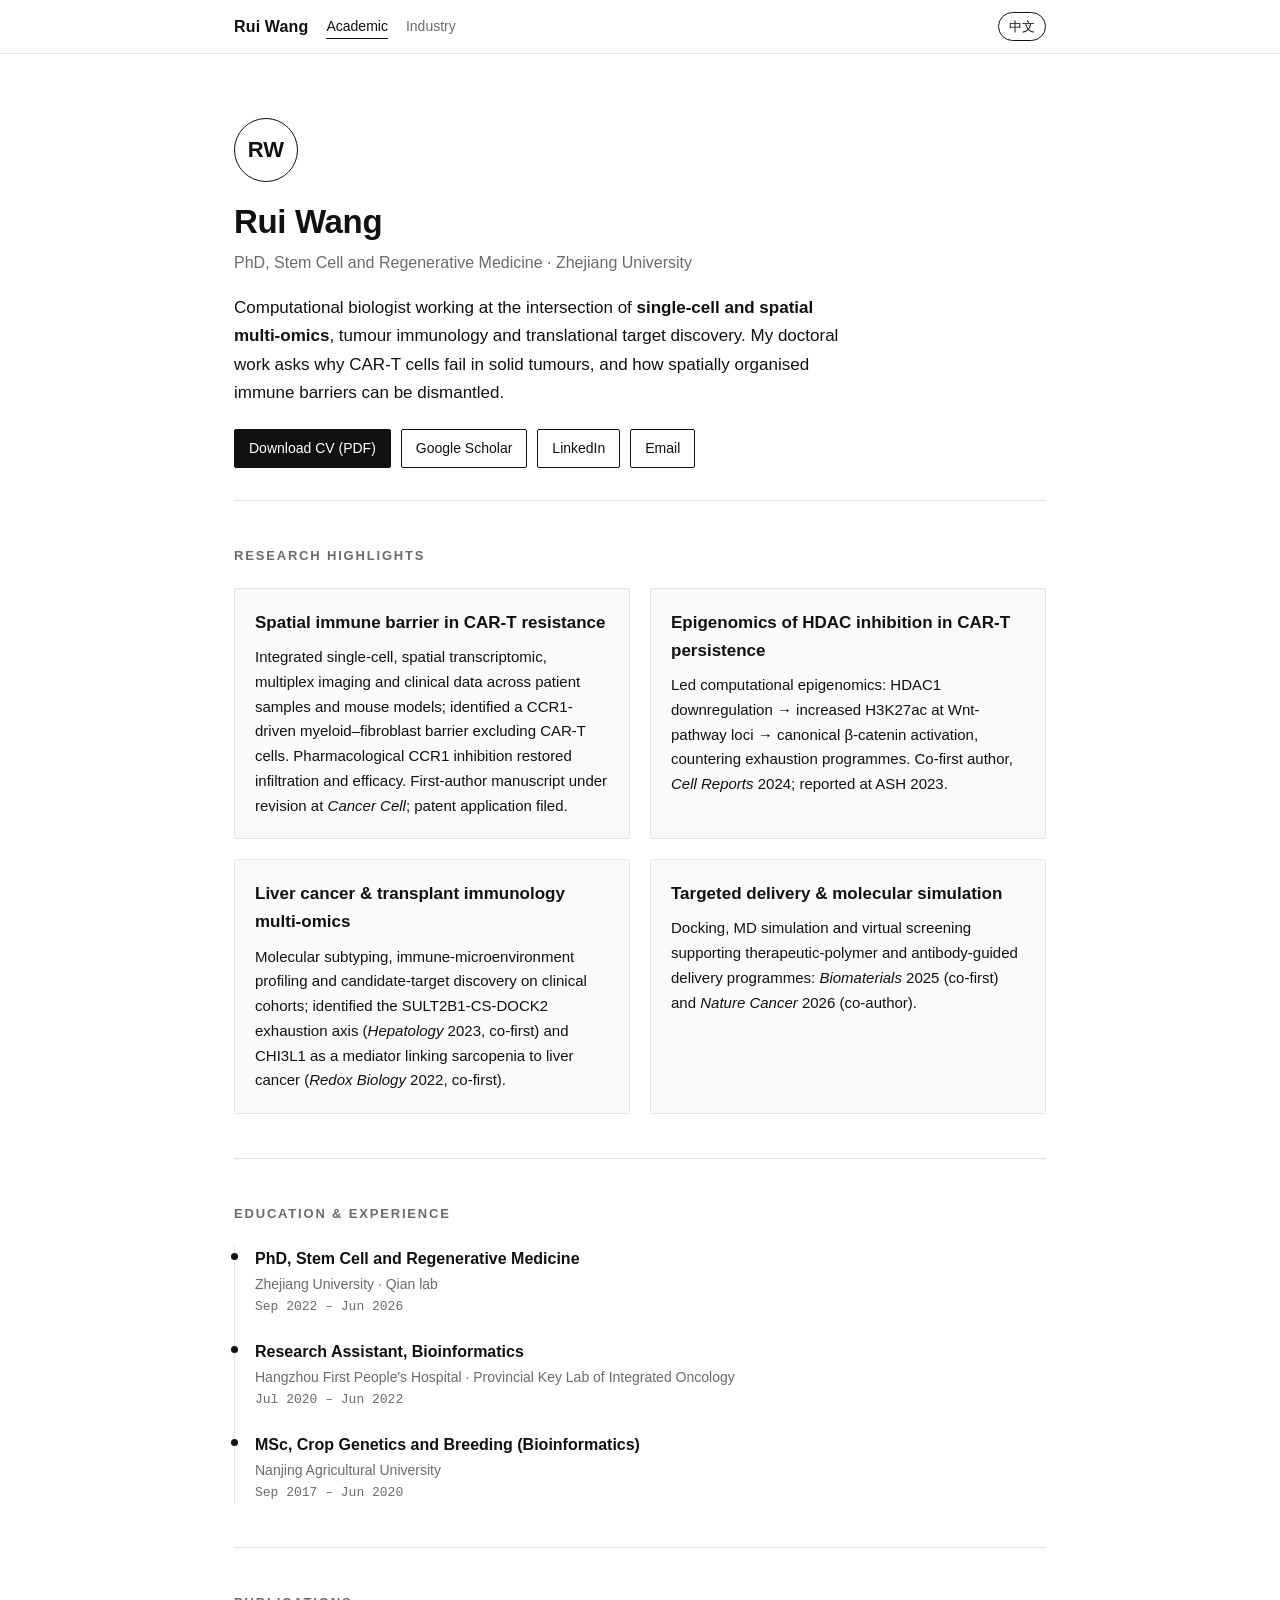
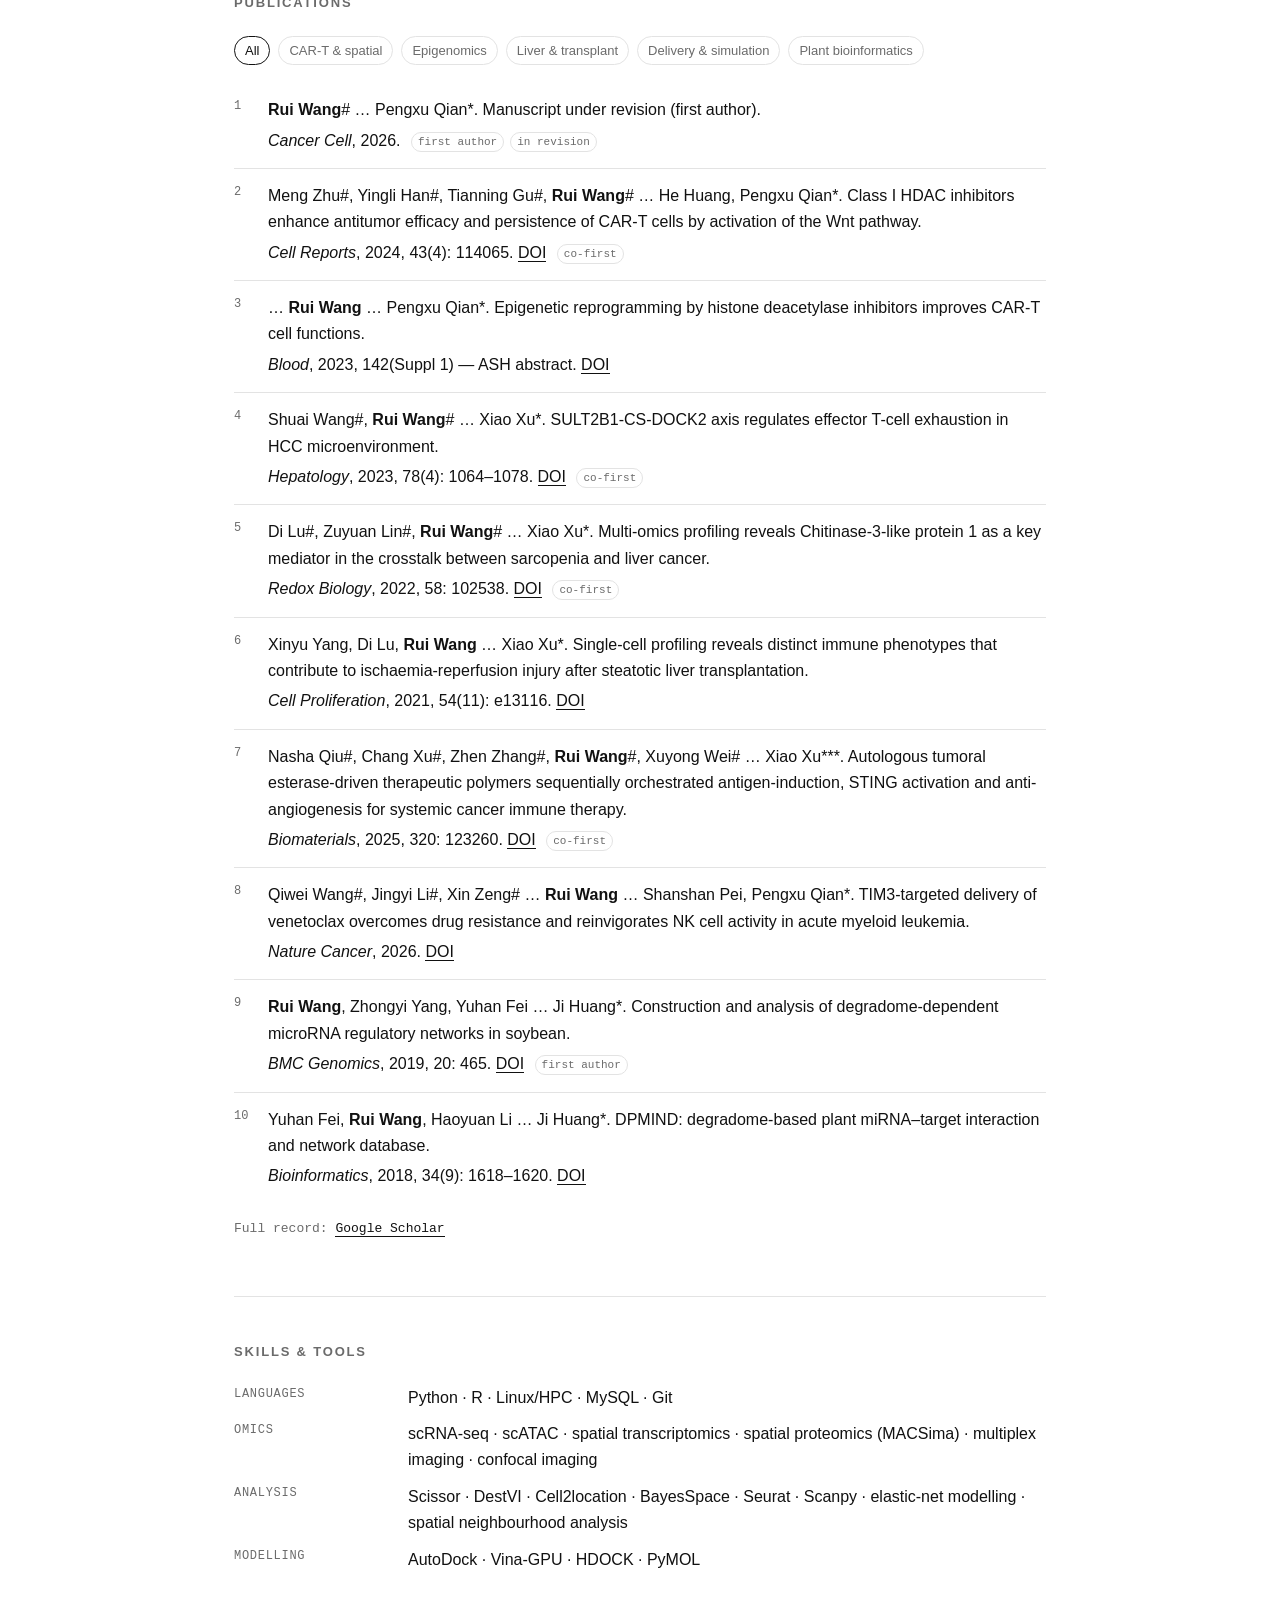
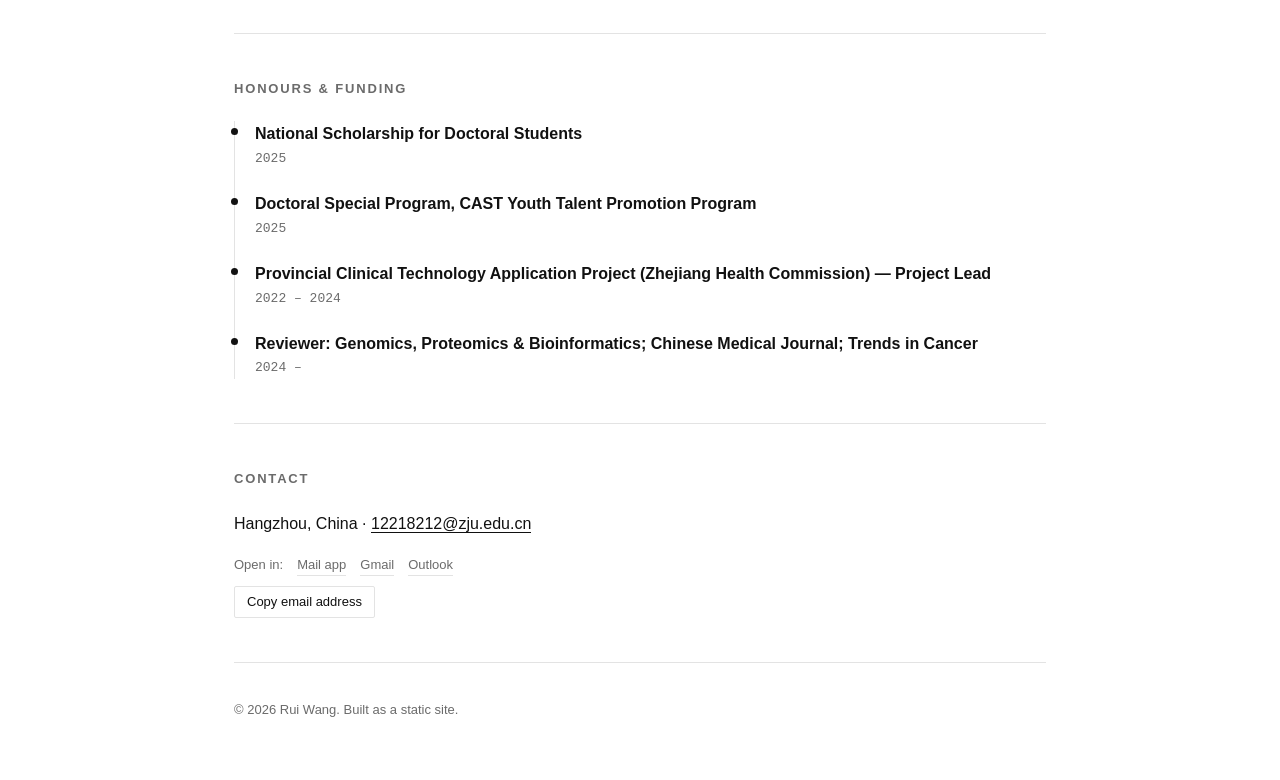
==== index.html @ 084b9702 "Add files via upload Personal website" ====
<!DOCTYPE html>
<html lang="en">
<head>
<meta charset="utf-8">
<meta name="viewport" content="width=device-width,initial-scale=1">
<title>Rui Wang (王睿) — Computational Oncology & Spatial Omics</title>
<meta name="description" content="Rui Wang, PhD — single-cell and spatial multi-omics for CAR-T resistance, tumour immunology and translational target discovery.">
<link rel="stylesheet" href="style.css">
</head>
<body>

<header class="top">
  <nav class="nav">
    <span class="brand">Rui Wang</span>
    <a href="index.html" class="active" data-en>Academic</a><a href="index.html" class="active" data-zh>学术版</a>
    <a href="industry.html" data-en>Industry</a><a href="industry.html" data-zh>工业版</a>
    <span class="spacer"></span>
    <button class="toggle" id="langBtn" onclick="toggleLang()">中文</button>
  </nav>
</header>

<main class="wrap">

  <section class="hero">
    <div class="monogram">RW</div>
    <!-- to use a photo: replace the div above with <img class="avatar" src="assets/avatar.png" alt="Rui Wang"> -->
    <h1>Rui Wang <span data-zh>（王睿）</span></h1>
    <p class="sub" data-en>PhD, Stem Cell and Regenerative Medicine · Zhejiang University</p>
    <p class="sub" data-zh>博士，干细胞与再生医学 · 浙江大学</p>
    <p class="lede" data-en>Computational biologist working at the intersection of <strong>single-cell and spatial multi-omics</strong>,
      tumour immunology and translational target discovery. My doctoral work asks why CAR-T cells fail in solid tumours,
      and how spatially organised immune barriers can be dismantled.</p>
    <p class="lede" data-zh>计算生物学科研工作者，方向为<strong>单细胞与空间多组学</strong>、肿瘤免疫与转化靶点发现。
      博士课题研究 CAR-T 细胞在实体瘤中失效的机制，以及如何瓦解空间组织化的免疫屏障。</p>
    <div class="links">
      <a class="btn solid" href="assets/WangRui_CV_academic.pdf" data-en>Download CV (PDF)</a>
      <a class="btn solid" href="assets/WangRui_CV_academic.pdf" data-zh>下载简历 (PDF)</a>
      <a class="btn" href="https://scholar.google.com/citations?user=umG7RH4AAAAJ&hl=en">Google Scholar</a>
      <a class="btn" href="https://www.linkedin.com/">LinkedIn</a>
      <a class="btn" href="mailto:12218212@zju.edu.cn?subject=Website%20enquiry%20%E2%80%94%20Rui%20Wang&body=Dear%20Rui%2C%0D%0A%0D%0AI%20came%20across%20your%20website%20and%20would%20like%20to%20get%20in%20touch%20regarding%3A%0D%0A%0D%0A%5Bmessage%5D%0D%0A%0D%0ABest%20regards%2C%0D%0A%5Bname%5D">Email</a>
    </div>
  </section>

  <section>
    <h2 data-en>Research highlights</h2><h2 data-zh>研究亮点</h2>
    <div class="grid two">
      <div class="card" data-goto="cart">
        <h3 data-en>Spatial immune barrier in CAR-T resistance</h3>
        <h3 data-zh>CAR-T 耐药的空间免疫屏障</h3>
        <p data-en>Integrated single-cell, spatial transcriptomic, multiplex imaging and clinical data across patient samples
          and mouse models; identified a CCR1-driven myeloid–fibroblast barrier excluding CAR-T cells. Pharmacological
          CCR1 inhibition restored infiltration and efficacy. First-author manuscript under revision at <em>Cancer Cell</em>;
          patent application filed.</p>
        <p data-zh>整合单细胞、空间转录组、多重成像与临床数据（患者样本 + 小鼠模型），鉴定出 CCR1 驱动的髓系–纤维化屏障排斥
          CAR-T 细胞；药理抑制 CCR1 可恢复浸润与疗效。第一作者论文在 <em>Cancer Cell</em> 修回中；已申请专利。</p>
      </div>
      <div class="card" data-goto="epi">
        <h3 data-en>Epigenomics of HDAC inhibition in CAR-T persistence</h3>
        <h3 data-zh>HDAC 抑制剂提升 CAR-T 持久性的表观组学机制</h3>
        <p data-en>Led computational epigenomics: HDAC1 downregulation → increased H3K27ac at Wnt-pathway loci →
          canonical β-catenin activation, countering exhaustion programmes. Co-first author, <em>Cell Reports</em> 2024;
          reported at ASH 2023.</p>
        <p data-zh>负责表观组学分析：HDAC1 下调 → Wnt 通路位点 H3K27ac 升高 → 激活经典 β-catenin 信号并抑制耗竭程序。
          共同第一作者，<em>Cell Reports</em> 2024；ASH 2023 报告。</p>
      </div>
      <div class="card" data-goto="liver">
        <h3 data-en>Liver cancer &amp; transplant immunology multi-omics</h3>
        <h3 data-zh>肝癌与移植免疫多组学</h3>
        <p data-en>Molecular subtyping, immune-microenvironment profiling and candidate-target discovery on clinical cohorts;
          identified the SULT2B1-CS-DOCK2 exhaustion axis (<em>Hepatology</em> 2023, co-first) and CHI3L1 as a mediator
          linking sarcopenia to liver cancer (<em>Redox Biology</em> 2022, co-first).</p>
        <p data-zh>临床队列的分子分型、免疫微环境刻画与候选靶点发现；鉴定 SULT2B1-CS-DOCK2 耗竭轴
          （<em>Hepatology</em> 2023，共一）与连接肌少症与肝癌的 CHI3L1（<em>Redox Biology</em> 2022，共一）。</p>
      </div>
      <div class="card" data-goto="delivery">
        <h3 data-en>Targeted delivery &amp; molecular simulation</h3>
        <h3 data-zh>靶向递送与分子模拟</h3>
        <p data-en>Docking, MD simulation and virtual screening supporting therapeutic-polymer and antibody-guided
          delivery programmes: <em>Biomaterials</em> 2025 (co-first) and <em>Nature Cancer</em> 2026 (co-author).</p>
        <p data-zh>分子对接、动力学模拟与虚拟筛选支持治疗性聚合物与抗体引导递送课题：
          <em>Biomaterials</em> 2025（共一）与 <em>Nature Cancer</em> 2026（共同作者）。</p>
      </div>
    </div>
  </section>

  <section>
    <h2 data-en>Education &amp; experience</h2><h2 data-zh>教育与工作经历</h2>
    <ul class="tl">
      <li>
        <div class="role" data-en>PhD, Stem Cell and Regenerative Medicine</div>
        <div class="role" data-zh>博士，干细胞与再生医学</div>
        <div class="org">Zhejiang University · <span data-en>Qian lab</span><span data-zh>钱鹏旭课题组</span></div>
        <div class="meta">Sep 2022 – Jun 2026</div>
      </li>
      <li>
        <div class="role" data-en>Research Assistant, Bioinformatics</div>
        <div class="role" data-zh>科研助理（生物信息）</div>
        <div class="org">Hangzhou First People's Hospital · <span data-en>Provincial Key Lab of Integrated Oncology</span><span data-zh>浙江省肿瘤精准诊治重点实验室</span></div>
        <div class="meta">Jul 2020 – Jun 2022</div>
      </li>
      <li>
        <div class="role" data-en>MSc, Crop Genetics and Breeding (Bioinformatics)</div>
        <div class="role" data-zh>硕士，作物遗传育种（生信方向）</div>
        <div class="org">Nanjing Agricultural University</div>
        <div class="meta">Sep 2017 – Jun 2020</div>
      </li>
    </ul>
  </section>

  <section id="pubs">
    <h2 data-en>Publications</h2><h2 data-zh>发表论文</h2>
    <div class="filters">
      <button class="chip on" data-theme="all"><span data-en>All</span><span data-zh>全部</span></button>
      <button class="chip" data-theme="cart"><span data-en>CAR-T &amp; spatial</span><span data-zh>CAR-T 与空间</span></button>
      <button class="chip" data-theme="epi"><span data-en>Epigenomics</span><span data-zh>表观组学</span></button>
      <button class="chip" data-theme="liver"><span data-en>Liver &amp; transplant</span><span data-zh>肝癌与移植</span></button>
      <button class="chip" data-theme="delivery"><span data-en>Delivery &amp; simulation</span><span data-zh>递送与模拟</span></button>
      <button class="chip" data-theme="plant"><span data-en>Plant bioinformatics</span><span data-zh>植物生信</span></button>
    </div>
    <ol class="pubs">
      <li data-theme="cart"><span class="t"><span class="me">Rui Wang</span># … Pengxu Qian*. Manuscript under revision (first author).</span>
        <span class="j">Cancer Cell</span>, 2026. <span class="badges"><span class="badge">first author</span><span class="badge">in revision</span></span></li>
      <li data-theme="cart"><span class="t">Meng Zhu#, Yingli Han#, Tianning Gu#, <span class="me">Rui Wang</span># … He Huang, Pengxu Qian*. Class I HDAC inhibitors enhance antitumor efficacy and persistence of CAR-T cells by activation of the Wnt pathway.</span>
        <span class="j">Cell Reports</span>, 2024, 43(4): 114065. <a href="https://doi.org/10.1016/j.celrep.2024.114065">DOI</a> <span class="badges"><span class="badge">co-first</span></span></li>
      <li data-theme="epi"><span class="t">… <span class="me">Rui Wang</span> … Pengxu Qian*. Epigenetic reprogramming by histone deacetylase inhibitors improves CAR-T cell functions.</span>
        <span class="j">Blood</span>, 2023, 142(Suppl 1) — ASH abstract. <a href="https://doi.org/10.1182/blood-2023-186465">DOI</a></li>
      <li data-theme="liver"><span class="t">Shuai Wang#, <span class="me">Rui Wang</span># … Xiao Xu*. SULT2B1-CS-DOCK2 axis regulates effector T-cell exhaustion in HCC microenvironment.</span>
        <span class="j">Hepatology</span>, 2023, 78(4): 1064–1078. <a href="https://doi.org/10.1097/hep.0000000000000025">DOI</a> <span class="badges"><span class="badge">co-first</span></span></li>
      <li data-theme="liver"><span class="t">Di Lu#, Zuyuan Lin#, <span class="me">Rui Wang</span># … Xiao Xu*. Multi-omics profiling reveals Chitinase-3-like protein 1 as a key mediator in the crosstalk between sarcopenia and liver cancer.</span>
        <span class="j">Redox Biology</span>, 2022, 58: 102538. <a href="https://doi.org/10.1016/j.redox.2022.102538">DOI</a> <span class="badges"><span class="badge">co-first</span></span></li>
      <li data-theme="liver"><span class="t">Xinyu Yang, Di Lu, <span class="me">Rui Wang</span> … Xiao Xu*. Single-cell profiling reveals distinct immune phenotypes that contribute to ischaemia-reperfusion injury after steatotic liver transplantation.</span>
        <span class="j">Cell Proliferation</span>, 2021, 54(11): e13116. <a href="https://doi.org/10.1111/cpr.13116">DOI</a></li>
      <li data-theme="delivery"><span class="t">Nasha Qiu#, Chang Xu#, Zhen Zhang#, <span class="me">Rui Wang</span>#, Xuyong Wei# … Xiao Xu***. Autologous tumoral esterase-driven therapeutic polymers sequentially orchestrated antigen-induction, STING activation and anti-angiogenesis for systemic cancer immune therapy.</span>
        <span class="j">Biomaterials</span>, 2025, 320: 123260. <a href="https://doi.org/10.1016/j.biomaterials.2025.123260">DOI</a> <span class="badges"><span class="badge">co-first</span></span></li>
      <li data-theme="delivery"><span class="t">Qiwei Wang#, Jingyi Li#, Xin Zeng# … <span class="me">Rui Wang</span> … Shanshan Pei, Pengxu Qian*. TIM3-targeted delivery of venetoclax overcomes drug resistance and reinvigorates NK cell activity in acute myeloid leukemia.</span>
        <span class="j">Nature Cancer</span>, 2026. <a href="https://doi.org/10.1038/s43018-026-01217-z">DOI</a></li>
      <li data-theme="plant"><span class="t"><span class="me">Rui Wang</span>, Zhongyi Yang, Yuhan Fei … Ji Huang*. Construction and analysis of degradome-dependent microRNA regulatory networks in soybean.</span>
        <span class="j">BMC Genomics</span>, 2019, 20: 465. <a href="https://doi.org/10.1186/s12864-019-5879-7">DOI</a> <span class="badges"><span class="badge">first author</span></span></li>
      <li data-theme="plant"><span class="t">Yuhan Fei, <span class="me">Rui Wang</span>, Haoyuan Li … Ji Huang*. DPMIND: degradome-based plant miRNA–target interaction and network database.</span>
        <span class="j">Bioinformatics</span>, 2018, 34(9): 1618–1620. <a href="https://doi.org/10.1093/bioinformatics/btx824">DOI</a></li>
    </ol>
    <p class="meta" style="margin-top:14px">
      <span data-en>Full record:</span><span data-zh>完整列表：</span>
      <a href="https://scholar.google.com/citations?user=umG7RH4AAAAJ&hl=en">Google Scholar</a>
    </p>
  </section>

  <section>
    <h2 data-en>Skills &amp; tools</h2><h2 data-zh>技能与工具</h2>
    <dl class="kv">
      <dt data-en>Languages</dt><dt data-zh>编程</dt>
      <dd>Python · R · Linux/HPC · MySQL · Git</dd>
      <dt data-en>Omics</dt><dt data-zh>组学</dt>
      <dd><span data-en>scRNA-seq · scATAC · spatial transcriptomics · spatial proteomics (MACSima) · multiplex imaging · confocal imaging</span>
          <span data-zh>单细胞转录组 · scATAC · 空间转录组 · 空间蛋白组（MACSima）· 多重成像 · 共聚焦成像</span></dd>
      <dt data-en>Analysis</dt><dt data-zh>分析方法</dt>
      <dd>Scissor · DestVI · Cell2location · BayesSpace · Seurat · Scanpy · <span data-en>elastic-net modelling · spatial neighbourhood analysis</span><span data-zh>弹性网建模 · 空间邻域分析</span></dd>
      <dt data-en>Modelling</dt><dt data-zh>分子模拟</dt>
      <dd>AutoDock · Vina-GPU · HDOCK · PyMOL</dd>
    </dl>
  </section>

  <section>
    <h2 data-en>Honours &amp; funding</h2><h2 data-zh>荣誉与项目</h2>
    <ul class="tl">
      <li><div class="role" data-en>National Scholarship for Doctoral Students</div><div class="role" data-zh>博士研究生国家奖学金</div><div class="meta">2025</div></li>
      <li><div class="role" data-en>Doctoral Special Program, CAST Youth Talent Promotion Program</div><div class="role" data-zh>中国科协青年托举工程博士生专项</div><div class="meta">2025</div></li>
      <li><div class="role" data-en>Provincial Clinical Technology Application Project (Zhejiang Health Commission) — Project Lead</div><div class="role" data-zh>浙江省卫健委临床技术应用项目 — 主持</div><div class="meta">2022 – 2024</div></li>
      <li><div class="role" data-en>Reviewer: Genomics, Proteomics &amp; Bioinformatics; Chinese Medical Journal; Trends in Cancer</div><div class="role" data-zh>审稿：GPB、Chinese Medical Journal、Trends in Cancer</div><div class="meta">2024 –</div></li>
    </ul>
  </section>

  <section>
    <h2 data-en>Contact</h2><h2 data-zh>联系方式</h2>
    <p data-en>Hangzhou, China · <a href="mailto:12218212@zju.edu.cn?subject=Website%20enquiry%20%E2%80%94%20Rui%20Wang&body=Dear%20Rui%2C%0D%0A%0D%0AI%20came%20across%20your%20website%20and%20would%20like%20to%20get%20in%20touch%20regarding%3A%0D%0A%0D%0A%5Bmessage%5D%0D%0A%0D%0ABest%20regards%2C%0D%0A%5Bname%5D">12218212@zju.edu.cn</a></p>
    <p data-zh>中国杭州 · <a href="mailto:12218212@zju.edu.cn?subject=Website%20enquiry%20%E2%80%94%20Rui%20Wang&body=Dear%20Rui%2C%0D%0A%0D%0AI%20came%20across%20your%20website%20and%20would%20like%20to%20get%20in%20touch%20regarding%3A%0D%0A%0D%0A%5Bmessage%5D%0D%0A%0D%0ABest%20regards%2C%0D%0A%5Bname%5D">12218212@zju.edu.cn</a></p>
    <p class="mini">
      <span data-en>Open in:</span><span data-zh>写信方式：</span>
      <a class="mini-link" href="mailto:12218212@zju.edu.cn?subject=Website%20enquiry%20%E2%80%94%20Rui%20Wang" data-en>Mail app</a>
      <a class="mini-link" href="mailto:12218212@zju.edu.cn?subject=Website%20enquiry%20%E2%80%94%20Rui%20Wang" data-zh>本机邮件</a>
      <a class="mini-link" href="https://mail.google.com/mail/?view=cm&fs=1&to=12218212@zju.edu.cn&su=Website%20enquiry%20%E2%80%94%20Rui%20Wang" target="_blank" rel="noopener">Gmail</a>
      <a class="mini-link" href="https://outlook.office.com/mail/deeplink/compose?to=12218212@zju.edu.cn&subject=Website%20enquiry%20%E2%80%94%20Rui%20Wang" target="_blank" rel="noopener">Outlook</a>
    </p>
    <p class="mini">
      <button class="copy-btn" data-copy="12218212@zju.edu.cn" data-en>Copy email address</button>
      <button class="copy-btn" data-copy="12218212@zju.edu.cn" data-zh>复制邮箱地址</button>
      <span class="copied" aria-live="polite"></span>
    </p>
  </section>

  <footer>
    <span data-en>© <span id="y1"></span> Rui Wang. Built as a static site.</span>
    <span data-zh>© <span id="y2"></span> 王睿。静态站点。</span>
  </footer>
</main>
<script src="site.js"></script>
<script>document.getElementById('y1').textContent=new Date().getFullYear();document.getElementById('y2').textContent=new Date().getFullYear();</script>
</body>
</html>
---- style.css ----
/* Minimal black & white personal site — no external fonts, no CDN */
:root{
  --ink:#111; --muted:#6b6b6b; --line:#e3e3e3; --bg:#fff; --soft:#fafafa;
  --max:860px; --mono:"SFMono-Regular",Consolas,"Liberation Mono",Menlo,monospace;
}
*{box-sizing:border-box}
html{scroll-behavior:smooth}
body{
  margin:0; background:var(--bg); color:var(--ink);
  font:16px/1.65 -apple-system,BlinkMacSystemFont,"Segoe UI","Helvetica Neue",
       "PingFang SC","Hiragino Sans GB","Microsoft YaHei",sans-serif;
  -webkit-font-smoothing:antialiased;
}
a{color:var(--ink); text-decoration:none; border-bottom:1px solid var(--ink)}
a:hover{opacity:.6}
.wrap{max-width:var(--max); margin:0 auto; padding:0 24px}

/* ---------- top nav ---------- */
header.top{
  position:sticky; top:0; z-index:10; background:rgba(255,255,255,.92);
  backdrop-filter:saturate(160%) blur(8px); border-bottom:1px solid var(--line);
}
.nav{display:flex; align-items:center; gap:18px; max-width:var(--max); margin:0 auto; padding:12px 24px}
.nav .brand{font-weight:600; letter-spacing:.01em}
.nav .spacer{flex:1}
.nav a{border:0; color:var(--muted); font-size:14px}
.nav a:hover{color:var(--ink)}
.nav a.active{color:var(--ink); border-bottom:1px solid var(--ink)}
.toggle{
  border:1px solid var(--ink); background:#fff; color:var(--ink); cursor:pointer;
  font:inherit; font-size:13px; padding:3px 10px; border-radius:999px;
}
.toggle:hover{background:var(--ink); color:#fff}

/* ---------- hero ---------- */
.hero{padding:64px 0 32px; border-bottom:1px solid var(--line)}
.hero .monogram{
  width:64px;height:64px;border:1px solid var(--ink);border-radius:50%;
  display:flex;align-items:center;justify-content:center;font-weight:600;font-size:22px;margin-bottom:20px
}
.hero img.avatar{width:84px;height:84px;border-radius:50%;object-fit:cover;margin-bottom:20px;border:1px solid var(--line)}
h1{font-size:33px; line-height:1.2; margin:0 0 8px; letter-spacing:-.01em; font-weight:650}
.sub{color:var(--muted); margin:0 0 18px}
.lede{font-size:17px; max-width:64ch; margin:0 0 22px}
.links{display:flex; flex-wrap:wrap; gap:10px}
.btn{
  border:1px solid var(--ink); padding:7px 14px; font-size:14px; border-radius:2px;
}
.btn.solid{background:var(--ink); color:#fff}
.btn:hover{opacity:.65}

/* ---------- sections ---------- */
section{padding:44px 0; border-bottom:1px solid var(--line)}
h2{font-size:13px; letter-spacing:.14em; text-transform:uppercase; color:var(--muted);
   margin:0 0 22px; font-weight:600}
h3{font-size:17px; margin:0 0 6px; font-weight:600}
.meta{font-family:var(--mono); font-size:13px; color:var(--muted)}

/* cards */
.grid{display:grid; gap:20px}
@media(min-width:720px){.grid.two{grid-template-columns:1fr 1fr}}
.card{border:1px solid var(--line); padding:20px; border-radius:3px; background:var(--soft)}
.card p{margin:8px 0 0; font-size:15px}

/* clickable highlight cards -> jump to matching publications */
.card[data-goto]{
  display:block; text-decoration:none; cursor:pointer;
  transition:border-color .18s ease, transform .18s ease, background .18s ease;
}
.card[data-goto]:hover,.card[data-goto]:focus-visible{
  border-color:var(--ink); background:#fff; transform:translateY(-2px); outline:none;
}
.card[data-goto]:focus-visible{box-shadow:0 0 0 2px var(--ink)}
.card .go{
  display:inline-block; margin-top:12px; font-family:var(--mono); font-size:12px; color:var(--muted);
  border-bottom:1px solid var(--line); padding-bottom:1px;
}
.card[data-goto]:hover .go{color:var(--ink); border-color:var(--ink)}

/* selected state: black card, white text */
.card[data-goto].active{
  background:var(--ink); border-color:var(--ink); color:#fff;
}
.card[data-goto].active h3{color:#fff}
.card[data-goto].active p{color:rgba(255,255,255,.86)}
.card[data-goto].active .go{
  color:#fff; border-color:rgba(255,255,255,.55);
}
.card[data-goto].active:hover{
  background:#000; border-color:#000; transform:none;
}
.card[data-goto].active:focus-visible{box-shadow:0 0 0 2px var(--ink), 0 0 0 4px #fff}
section#pubs{scroll-margin-top:72px}

/* email helpers: webmail links + copy button */
.mini{display:flex; flex-wrap:wrap; gap:14px; align-items:center; font-size:13px; color:var(--muted); margin:10px 0 0}
.mini-link{border-bottom:1px solid var(--line); color:var(--muted)}
.mini-link:hover{color:var(--ink); border-color:var(--ink)}
.copy-btn{
  border:1px solid var(--line); background:#fff; color:var(--ink); cursor:pointer;
  font:inherit; font-size:13px; padding:4px 12px; border-radius:2px;
  transition:background .15s ease, color .15s ease, border-color .15s ease;
}
.copy-btn:hover{border-color:var(--ink)}
.copy-btn.done{background:var(--ink); color:#fff; border-color:var(--ink)}
.copied{font-family:var(--mono); font-size:12px; color:var(--muted)}
@media print{.card[data-goto].active{background:#fff; color:#000; border-color:#000}
  .card[data-goto].active p,.card[data-goto].active .go{color:#000}}

/* timeline */
.tl{list-style:none; margin:0; padding:0}
.tl li{padding:0 0 22px 20px; border-left:1px solid var(--line); position:relative}
.tl li:last-child{padding-bottom:0}
.tl li::before{content:""; position:absolute; left:-4px; top:7px; width:7px; height:7px;
  background:var(--ink); border-radius:50%}
.tl .role{font-weight:600}
.tl .org{color:var(--muted); font-size:14px}

/* publications */
ol.pubs{list-style:none; counter-reset:p; margin:0; padding:0}
ol.pubs li{counter-increment:p; position:relative; padding:14px 0 14px 34px; border-bottom:1px solid var(--line)}
ol.pubs li::before{content:counter(p); position:absolute; left:0; top:14px; font-family:var(--mono);
  font-size:12px; color:var(--muted)}
ol.pubs li:last-child{border-bottom:0}
ol.pubs .t{display:block; margin-bottom:4px}
ol.pubs .j{font-style:italic}
.badges{display:inline-flex; gap:6px; margin-left:6px; vertical-align:1px}
.badge{border:1px solid var(--line); color:var(--muted); font-size:11px; padding:0 6px; border-radius:999px;
  font-family:var(--mono); white-space:nowrap}
.me{font-weight:700}
.filters{display:flex; gap:8px; flex-wrap:wrap; margin-bottom:18px}
.chip{border:1px solid var(--line); background:#fff; cursor:pointer; font:inherit; font-size:13px;
  padding:3px 10px; border-radius:999px; color:var(--muted)}
.chip.on{border-color:var(--ink); color:var(--ink)}

/* skills */
.tags{display:flex; flex-wrap:wrap; gap:8px}
.tag{border:1px solid var(--line); padding:3px 10px; font-size:13px; border-radius:2px; color:#333}
.kv{display:grid; gap:10px 24px}
@media(min-width:720px){.kv{grid-template-columns:150px 1fr}}
.kv dt{font-family:var(--mono); font-size:12px; color:var(--muted); text-transform:uppercase; letter-spacing:.06em}
.kv dd{margin:0}

footer{padding:36px 0 60px; color:var(--muted); font-size:13px}

/* language switch: html[lang=en] hides zh, and vice-versa */
html[lang="en"] [data-zh]{display:none !important}
html[lang="zh"] [data-en]{display:none !important}

@media print{
  header.top,.toggle,.links,.filters{display:none}
  section{border:0; padding:18px 0}
  body{font-size:12px}
}
@media (prefers-reduced-motion:reduce){html{scroll-behavior:auto}}
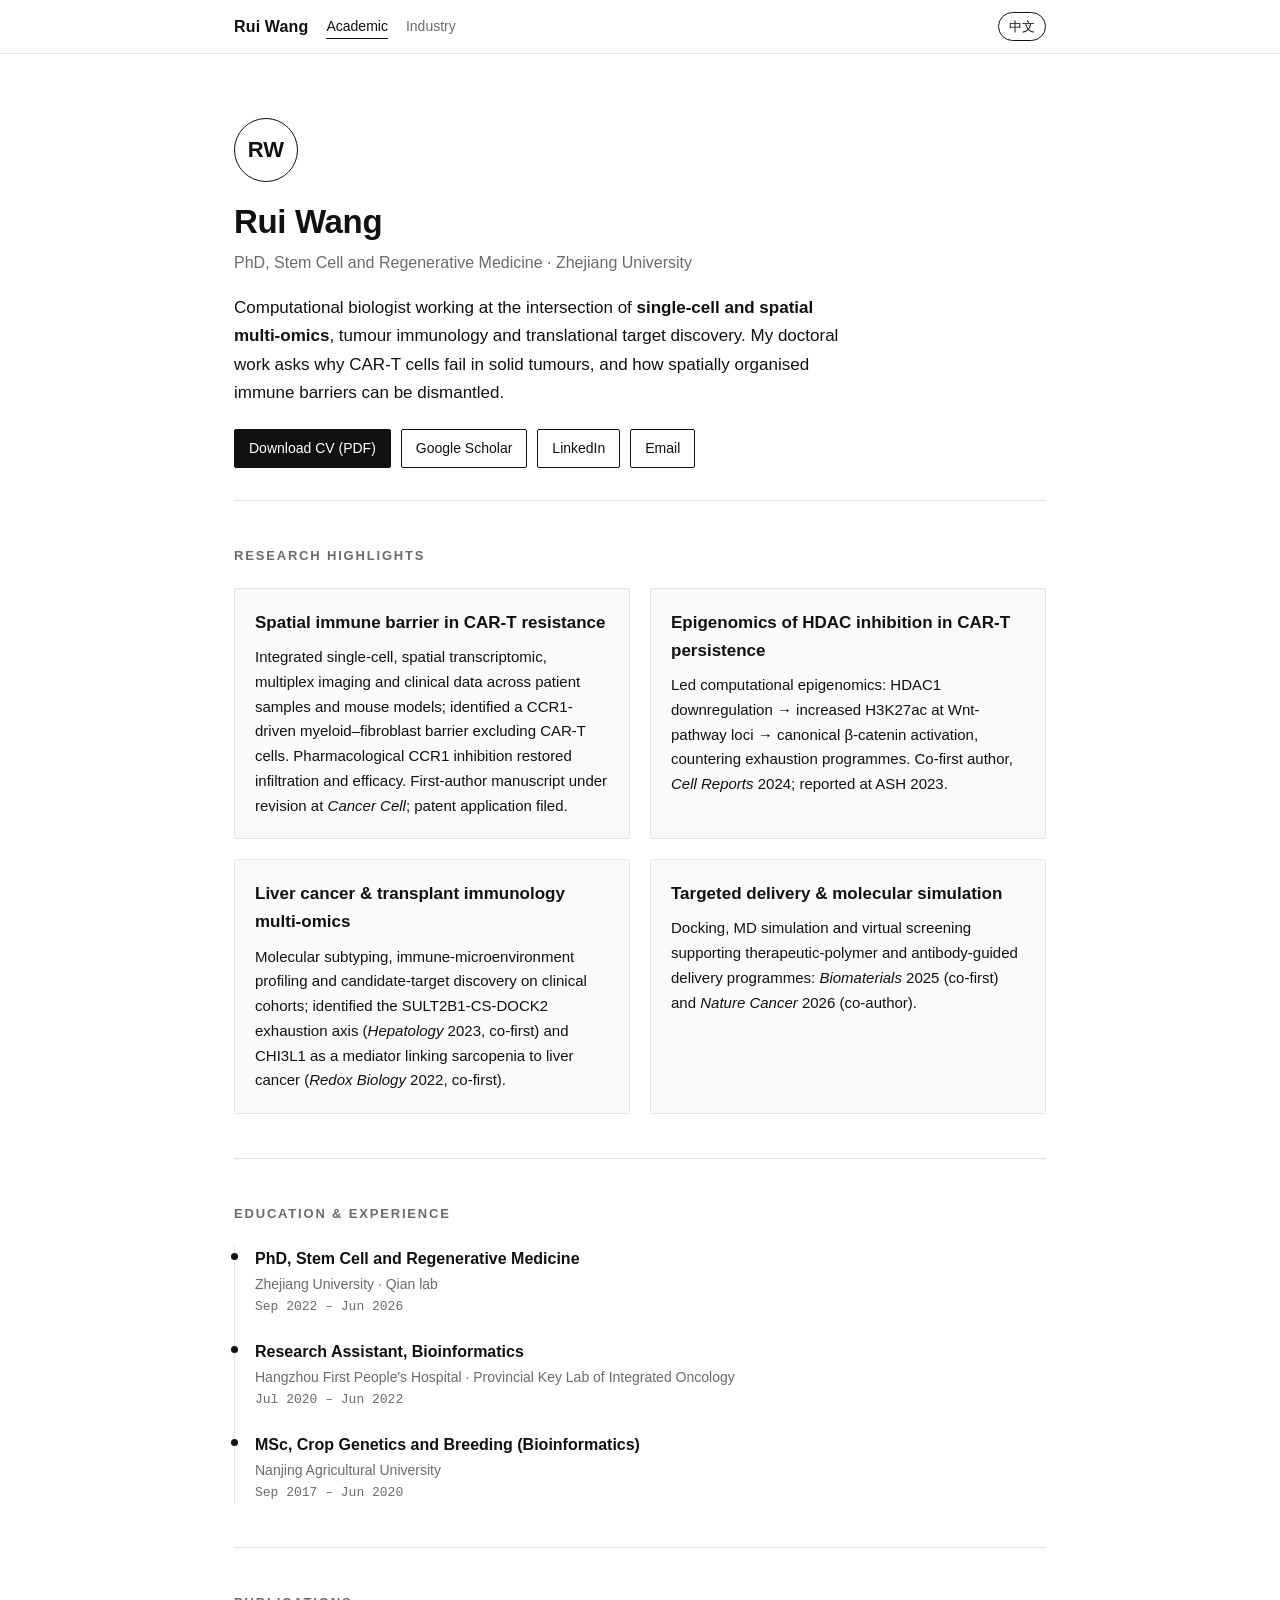
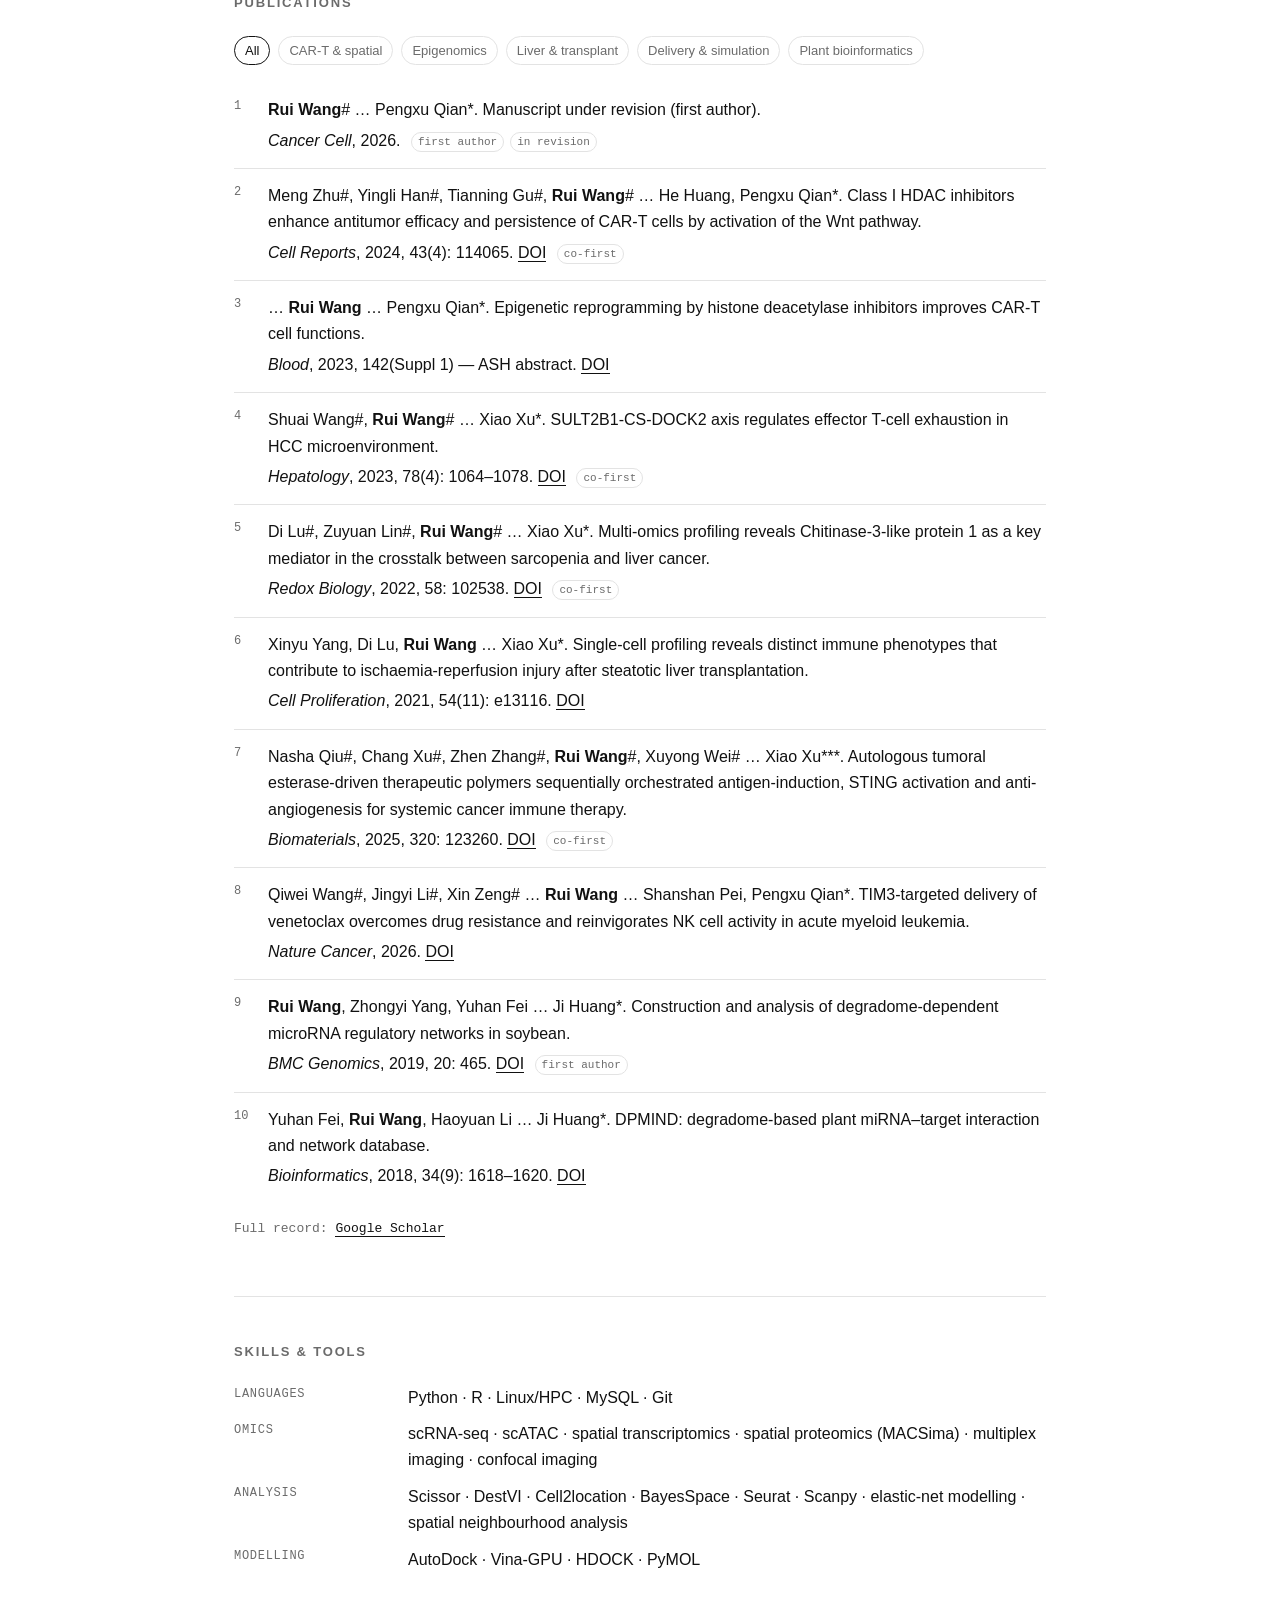
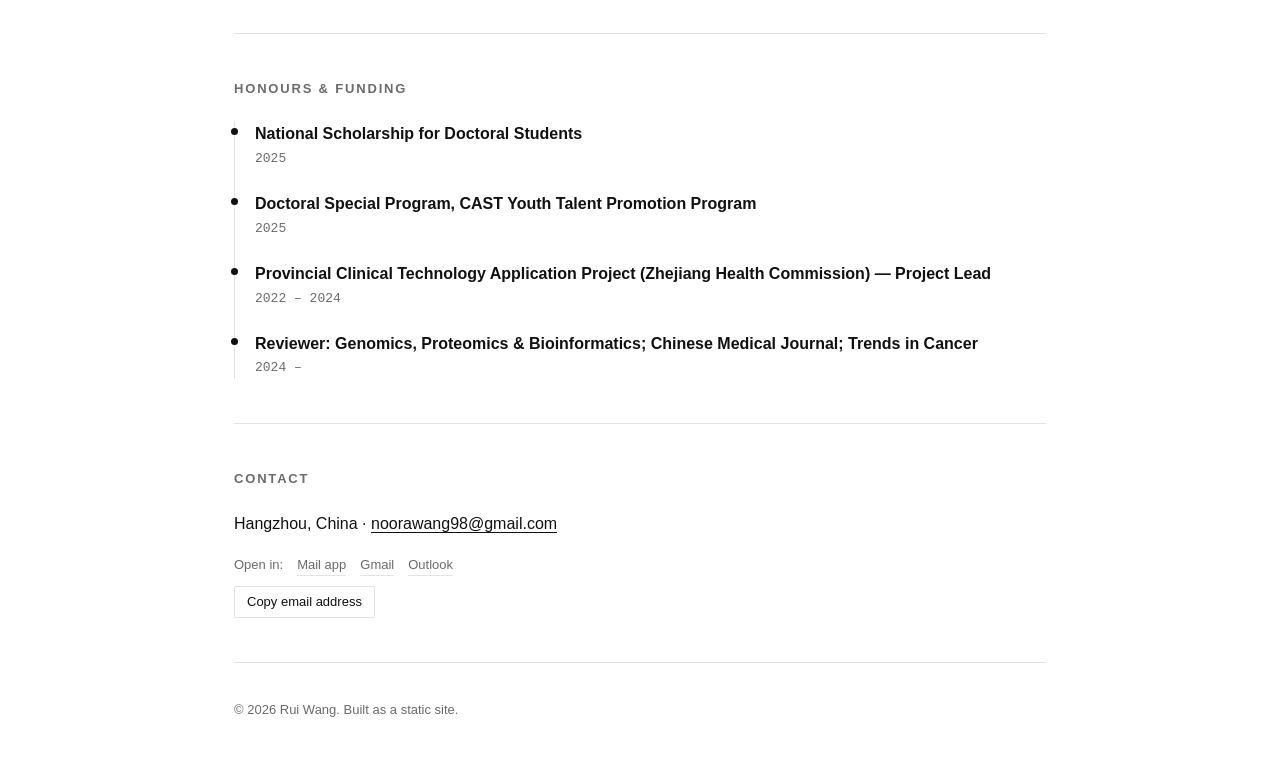
==== commit 91af3a77: "Update contact email" ====
--- a/index.html
+++ b/index.html
@@ -36,8 +36,8 @@
       <a class="btn solid" href="assets/WangRui_CV_academic.pdf" data-en>Download CV (PDF)</a>
       <a class="btn solid" href="assets/WangRui_CV_academic.pdf" data-zh>下载简历 (PDF)</a>
       <a class="btn" href="https://scholar.google.com/citations?user=umG7RH4AAAAJ&hl=en">Google Scholar</a>
-      <a class="btn" href="https://www.linkedin.com/">LinkedIn</a>
-      <a class="btn" href="mailto:12218212@zju.edu.cn?subject=Website%20enquiry%20%E2%80%94%20Rui%20Wang&body=Dear%20Rui%2C%0D%0A%0D%0AI%20came%20across%20your%20website%20and%20would%20like%20to%20get%20in%20touch%20regarding%3A%0D%0A%0D%0A%5Bmessage%5D%0D%0A%0D%0ABest%20regards%2C%0D%0A%5Bname%5D">Email</a>
+      <a class="btn" href="https://www.linkedin.com/in/rui-wang-731074321">LinkedIn</a>
+      <a class="btn" href="mailto:noorawang98@gmail.com?subject=Website%20enquiry%20%E2%80%94%20Rui%20Wang&body=Dear%20Rui%2C%0D%0A%0D%0AI%20came%20across%20your%20website%20and%20would%20like%20to%20get%20in%20touch%20regarding%3A%0D%0A%0D%0A%5Bmessage%5D%0D%0A%0D%0ABest%20regards%2C%0D%0A%5Bname%5D">Email</a>
     </div>
   </section>
 
@@ -172,18 +172,18 @@
 
   <section>
     <h2 data-en>Contact</h2><h2 data-zh>联系方式</h2>
-    <p data-en>Hangzhou, China · <a href="mailto:12218212@zju.edu.cn?subject=Website%20enquiry%20%E2%80%94%20Rui%20Wang&body=Dear%20Rui%2C%0D%0A%0D%0AI%20came%20across%20your%20website%20and%20would%20like%20to%20get%20in%20touch%20regarding%3A%0D%0A%0D%0A%5Bmessage%5D%0D%0A%0D%0ABest%20regards%2C%0D%0A%5Bname%5D">12218212@zju.edu.cn</a></p>
-    <p data-zh>中国杭州 · <a href="mailto:12218212@zju.edu.cn?subject=Website%20enquiry%20%E2%80%94%20Rui%20Wang&body=Dear%20Rui%2C%0D%0A%0D%0AI%20came%20across%20your%20website%20and%20would%20like%20to%20get%20in%20touch%20regarding%3A%0D%0A%0D%0A%5Bmessage%5D%0D%0A%0D%0ABest%20regards%2C%0D%0A%5Bname%5D">12218212@zju.edu.cn</a></p>
+    <p data-en>Hangzhou, China · <a href="mailto:noorawang98@gmail.com?subject=Website%20enquiry%20%E2%80%94%20Rui%20Wang&body=Dear%20Rui%2C%0D%0A%0D%0AI%20came%20across%20your%20website%20and%20would%20like%20to%20get%20in%20touch%20regarding%3A%0D%0A%0D%0A%5Bmessage%5D%0D%0A%0D%0ABest%20regards%2C%0D%0A%5Bname%5D">noorawang98@gmail.com</a></p>
+    <p data-zh>中国杭州 · <a href="mailto:noorawang98@gmail.com?subject=Website%20enquiry%20%E2%80%94%20Rui%20Wang&body=Dear%20Rui%2C%0D%0A%0D%0AI%20came%20across%20your%20website%20and%20would%20like%20to%20get%20in%20touch%20regarding%3A%0D%0A%0D%0A%5Bmessage%5D%0D%0A%0D%0ABest%20regards%2C%0D%0A%5Bname%5D">noorawang98@gmail.com</a></p>
     <p class="mini">
       <span data-en>Open in:</span><span data-zh>写信方式：</span>
-      <a class="mini-link" href="mailto:12218212@zju.edu.cn?subject=Website%20enquiry%20%E2%80%94%20Rui%20Wang" data-en>Mail app</a>
-      <a class="mini-link" href="mailto:12218212@zju.edu.cn?subject=Website%20enquiry%20%E2%80%94%20Rui%20Wang" data-zh>本机邮件</a>
-      <a class="mini-link" href="https://mail.google.com/mail/?view=cm&fs=1&to=12218212@zju.edu.cn&su=Website%20enquiry%20%E2%80%94%20Rui%20Wang" target="_blank" rel="noopener">Gmail</a>
-      <a class="mini-link" href="https://outlook.office.com/mail/deeplink/compose?to=12218212@zju.edu.cn&subject=Website%20enquiry%20%E2%80%94%20Rui%20Wang" target="_blank" rel="noopener">Outlook</a>
+      <a class="mini-link" href="mailto:noorawang98@gmail.com?subject=Website%20enquiry%20%E2%80%94%20Rui%20Wang" data-en>Mail app</a>
+      <a class="mini-link" href="mailto:noorawang98@gmail.com?subject=Website%20enquiry%20%E2%80%94%20Rui%20Wang" data-zh>本机邮件</a>
+      <a class="mini-link" href="https://mail.google.com/mail/?view=cm&fs=1&to=noorawang98@gmail.com&su=Website%20enquiry%20%E2%80%94%20Rui%20Wang" target="_blank" rel="noopener">Gmail</a>
+      <a class="mini-link" href="https://outlook.office.com/mail/deeplink/compose?to=noorawang98@gmail.com&subject=Website%20enquiry%20%E2%80%94%20Rui%20Wang" target="_blank" rel="noopener">Outlook</a>
     </p>
     <p class="mini">
-      <button class="copy-btn" data-copy="12218212@zju.edu.cn" data-en>Copy email address</button>
-      <button class="copy-btn" data-copy="12218212@zju.edu.cn" data-zh>复制邮箱地址</button>
+      <button class="copy-btn" data-copy="noorawang98@gmail.com" data-en>Copy email address</button>
+      <button class="copy-btn" data-copy="noorawang98@gmail.com" data-zh>复制邮箱地址</button>
       <span class="copied" aria-live="polite"></span>
     </p>
   </section>
